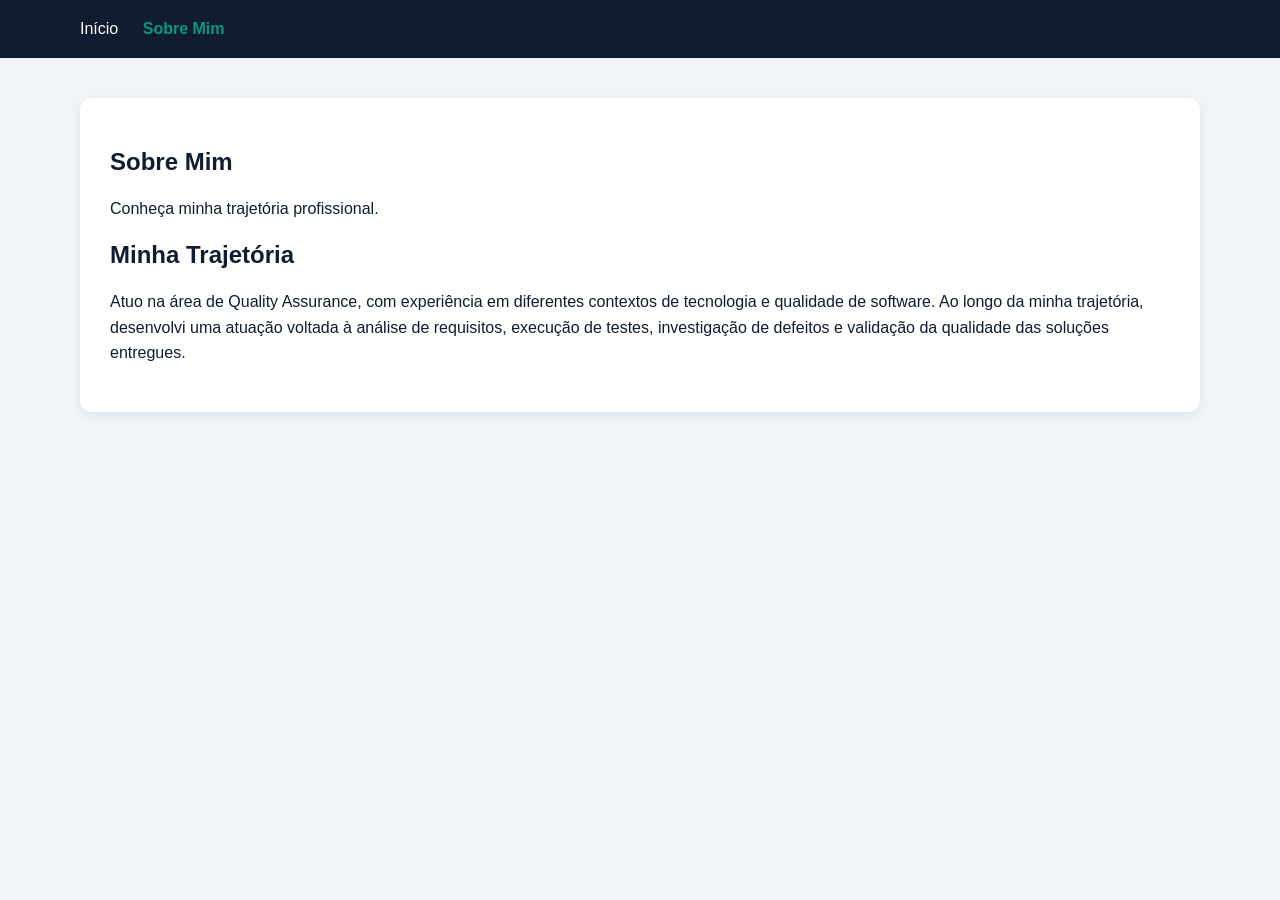
==== sobre.html @ 07f88974 "Initial commit" ====
<!DOCTYPE html>
<html lang="pt-BR">
    <head>
    <meta charset="UTF-8">
    <title>Sobre Mim | Denise Rosa</title>
    <link rel="stylesheet" href="style.css">
</head>

<body>
<nav>
    <div class="menu-conteudo">
        <a href="index.html">Início</a>
        <a href="sobre.html" class="ativo">Sobre Mim</a>
    </div>
</nav>
    
<main>
    <section class="conteudo-pagina">
        <h1>Sobre Mim</h1>
        <p>Conheça minha trajetória profissional.</p>

        <h2>Minha Trajetória</h2>

        <p>
            Atuo na área de Quality Assurance, com experiência em diferentes contextos de tecnologia e qualidade de software. Ao longo da minha trajetória, desenvolvi uma atuação voltada à análise de requisitos, execução de testes, investigação de defeitos e validação da qualidade das soluções entregues.
        </p>
    </section>
</main>
    
</html>
---- style.css ----
* {
    box-sizing: border-box;
}

body {
    background-color: #F1F5F9;
    font-family: Arial, sans-serif;
    color: #101C30;
    margin: 0;
}

nav {
    background-color: #101C30;
    padding: 20px 0;
}

nav a {
    color: #FFFFFF;
    text-decoration: none;
    margin-right: 20px;
    transition: color 0.3s ease;
}

nav a:hover {
    color: #0D9488;
}

nav a.ativo {
    color: #0D9488;
    font-weight: 600;
}

main {
    padding: 40px;
    max-width: 1200px;
    margin: 0 auto;
}

.apresentacao {
    background-color: #FFFFFF;
    padding: 30px;
    border-radius: 12px;
    box-shadow: 0 4px 12px rgba(16, 28, 48, 0.08);
}

.boas-vindas {
    color: #0D9488;
    font-size: 14px;
    font-weight: 600;
}

.apresentacao h1 {
    font-size: 40px;
    margin: 10px 0;
}

.descricao {
    margin-top: 10px;
}

.resumo {
    line-height: 1.6;
    max-width: 700px;
}

.botao {
    background-color: #0D9488;
    color: #FFFFFF;
    text-decoration: none;
    padding: 12px 24px;
    display: inline-block;
    border-radius: 8px;
    transition: background-color 0.3s ease;
    margin-top: 10px;
}

.botao:hover {
    background-color: #101C30;
}

.menu-conteudo {
    max-width: 1200px;
    margin: 0 auto;
    padding: 0 40px;
}

.conteudo-pagina {
    background-color: #FFFFFF;
    padding: 30px;
    border-radius: 12px;
    box-shadow: 0 4px 12px rgba(16, 28, 48, 0.08);
}

.conteudo-pagina p {
    line-height: 1.6;
}
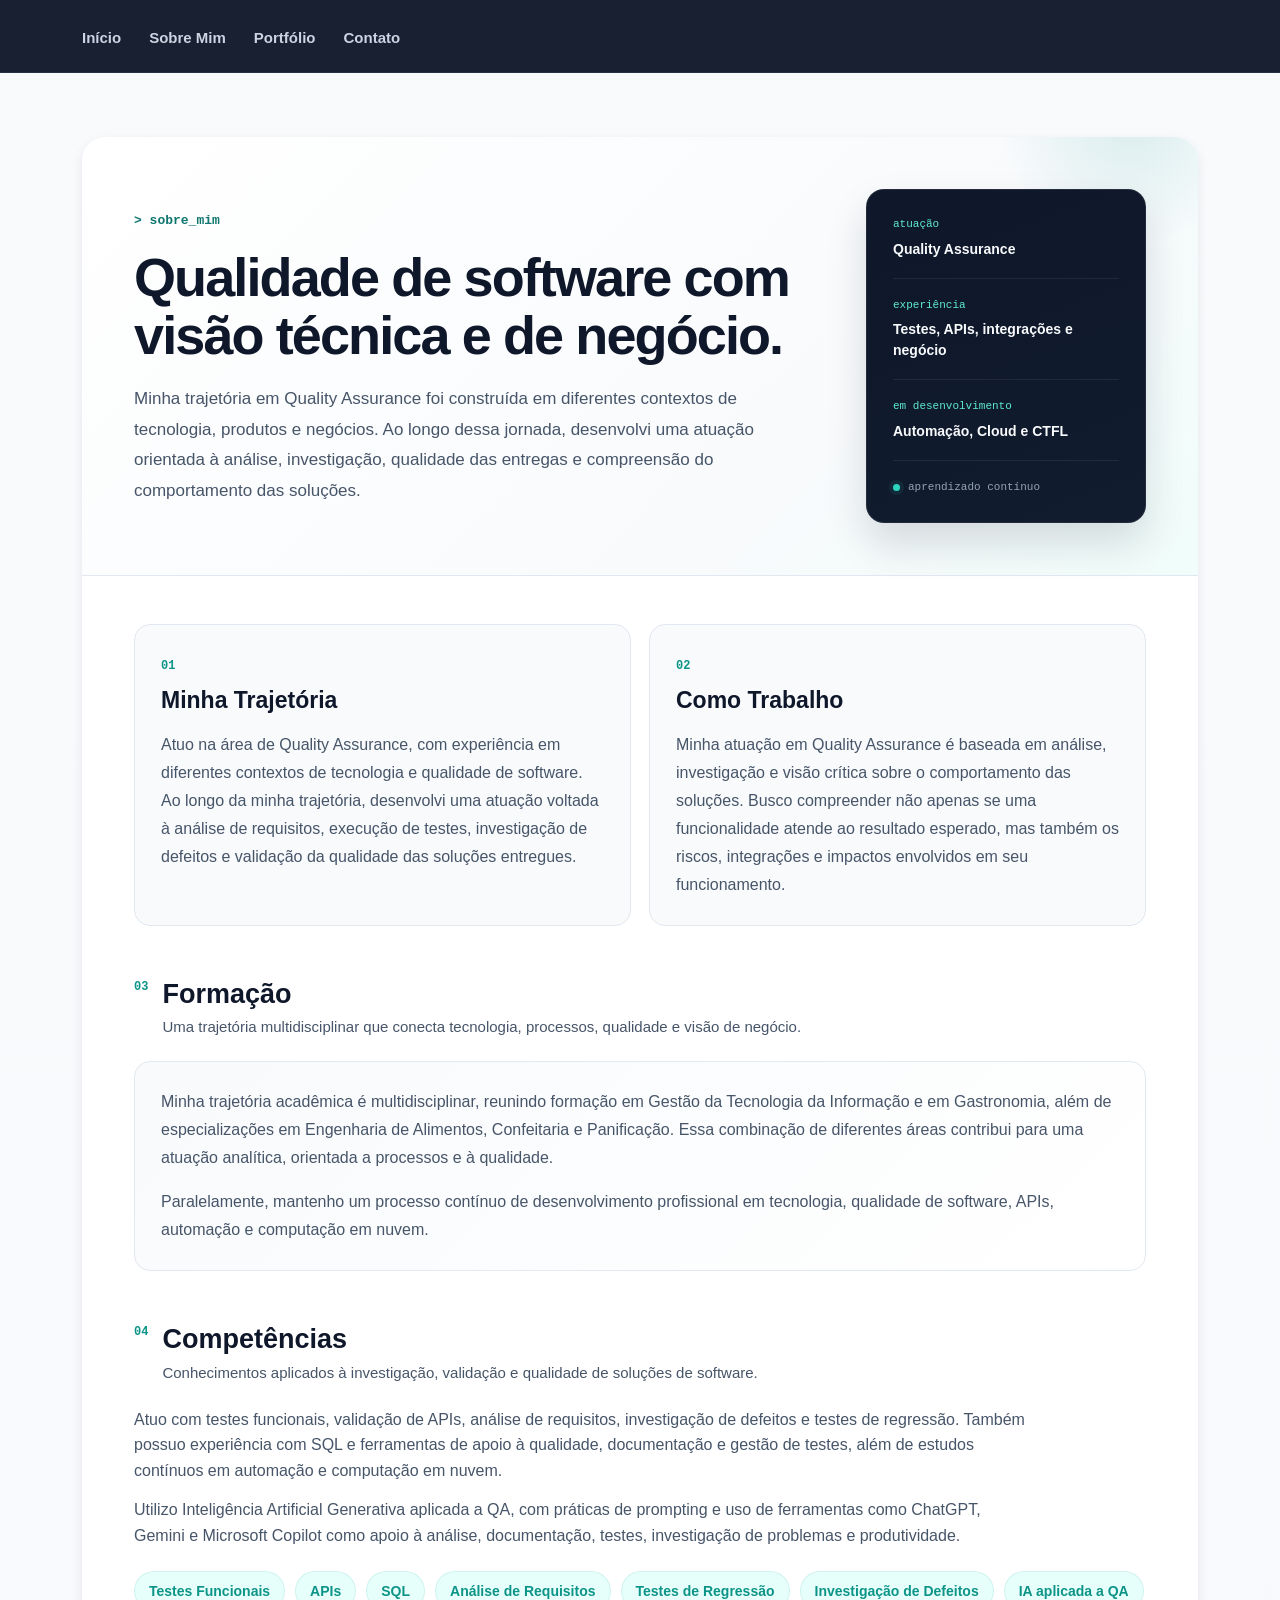
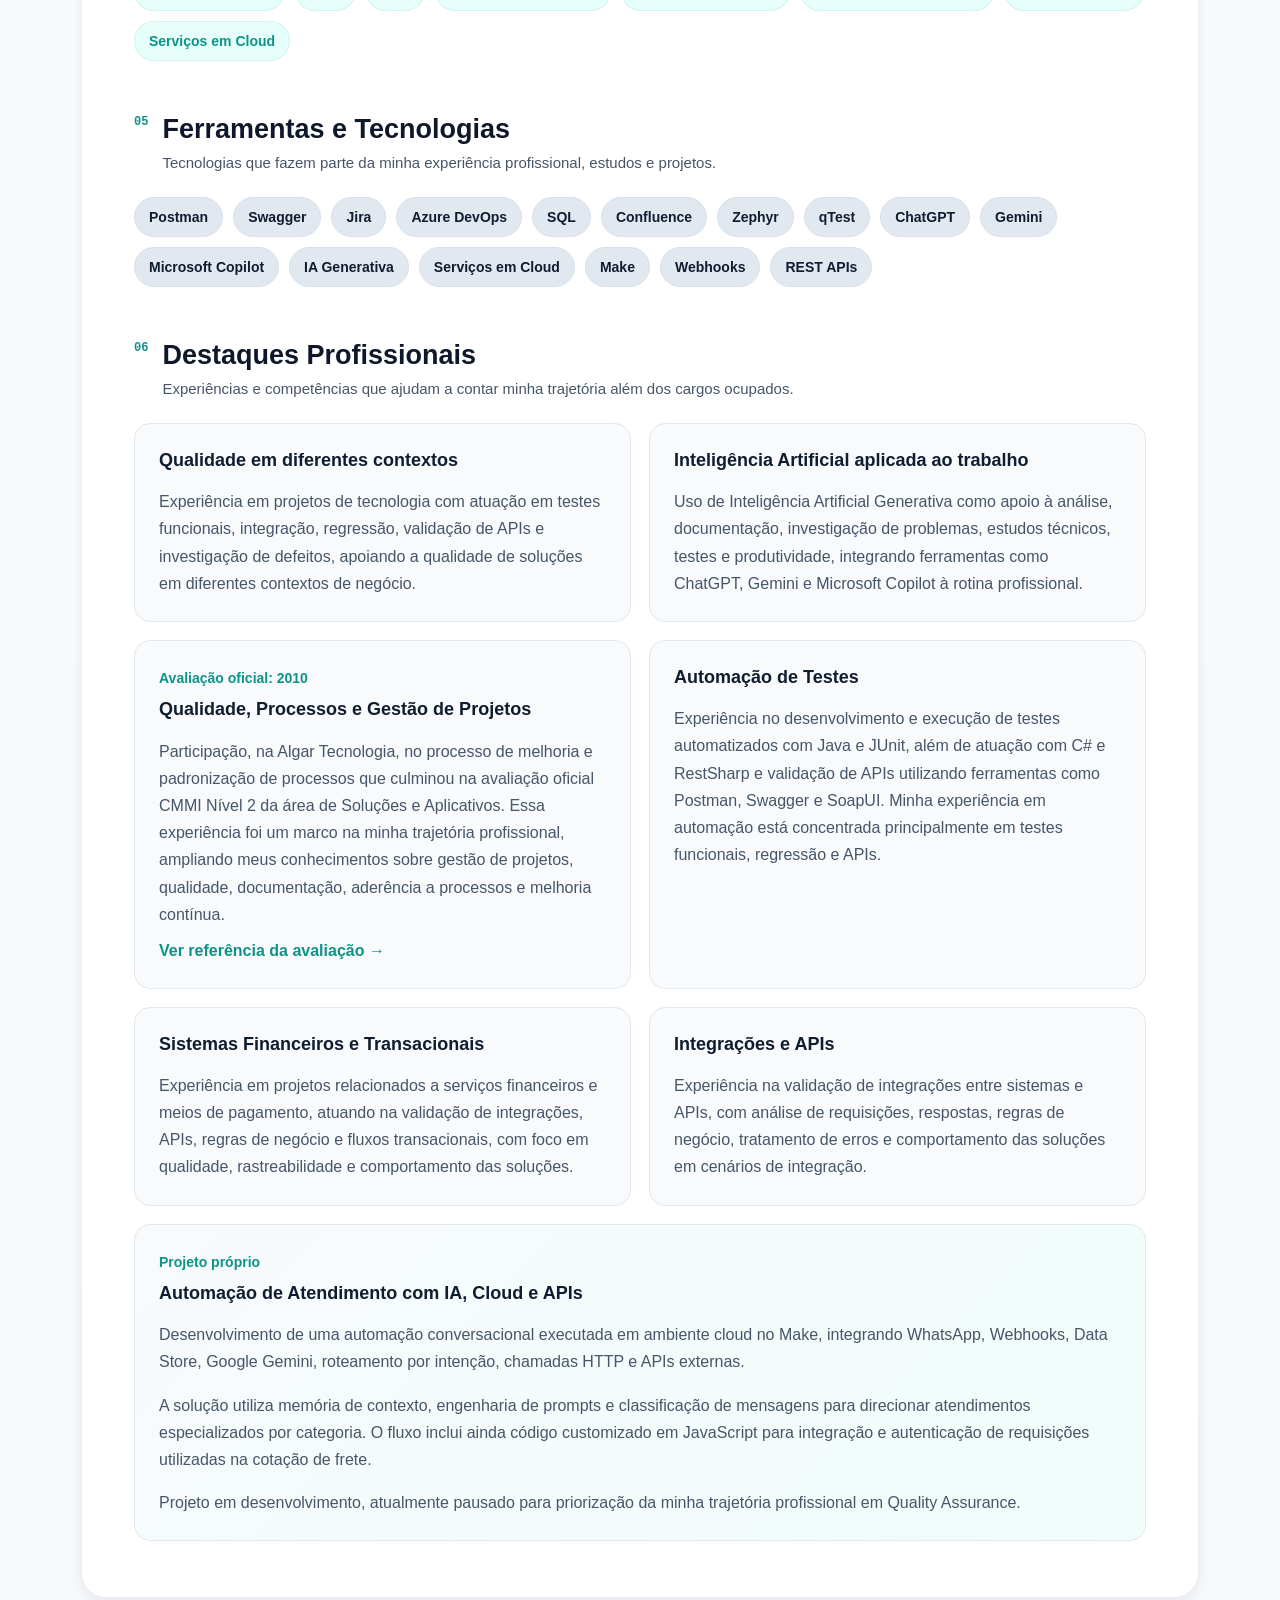
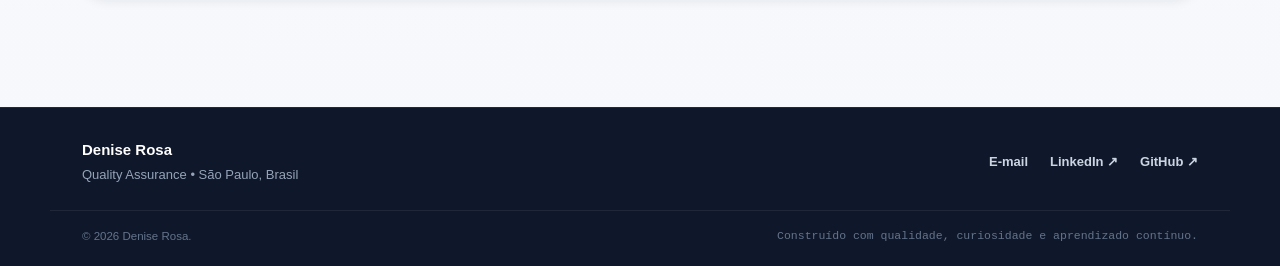
==== commit 1f5ee630: "feat: publish professional QA portfolio" ====
--- a/sobre.html
+++ b/sobre.html
@@ -1,30 +1,531 @@
 <!DOCTYPE html>
 <html lang="pt-BR">
-    <head>
+
+<head>
     <meta charset="UTF-8">
+    <meta name="viewport" content="width=device-width, initial-scale=1.0">
+
+    <meta
+    name="description"
+    content="Conheça a trajetória profissional de Denise Rosa em Quality Assurance, testes de software, APIs, automação, tecnologia e qualidade de soluções."
+    >
+
     <title>Sobre Mim | Denise Rosa</title>
+
     <link rel="stylesheet" href="style.css">
 </head>
 
 <body>
-<nav>
-    <div class="menu-conteudo">
-        <a href="index.html">Início</a>
-        <a href="sobre.html" class="ativo">Sobre Mim</a>
+
+    <nav>
+        <div class="menu-conteudo">
+            <a href="index.html">Início</a>
+            <a href="sobre.html">Sobre Mim</a>
+            <a href="portfolio.html">Portfólio</a>
+            <a href="contato.html">Contato</a>
+        </div>
+    </nav>
+
+
+    <main>
+
+        <section class="conteudo-pagina sobre-pagina">
+
+            <!-- INTRODUÇÃO -->
+            <header class="sobre-intro">
+
+                <div class="sobre-intro-texto">
+
+                    <span class="sobre-eyebrow">
+                        &gt; sobre_mim
+                    </span>
+
+                    <h1>
+                        Qualidade de software com visão técnica e de negócio.
+                    </h1>
+
+                    <p>
+                        Minha trajetória em Quality Assurance foi construída em diferentes
+                        contextos de tecnologia, produtos e negócios. Ao longo dessa jornada,
+                        desenvolvi uma atuação orientada à análise, investigação, qualidade
+                        das entregas e compreensão do comportamento das soluções.
+                    </p>
+
+                </div>
+
+
+                <aside class="sobre-painel">
+
+                    <div class="sobre-painel-item">
+                        <span class="sobre-painel-label">
+                            atuação
+                        </span>
+
+                        <strong>
+                            Quality Assurance
+                        </strong>
+                    </div>
+
+
+                    <div class="sobre-painel-item">
+                        <span class="sobre-painel-label">
+                            experiência
+                        </span>
+
+                        <strong>
+                            Testes, APIs, integrações e negócio
+                        </strong>
+                    </div>
+
+
+                    <div class="sobre-painel-item">
+                        <span class="sobre-painel-label">
+                            em desenvolvimento
+                        </span>
+
+                        <strong>
+                            Automação, Cloud e CTFL
+                        </strong>
+                    </div>
+
+
+                    <div class="sobre-painel-status">
+                        <span></span>
+                        aprendizado contínuo
+                    </div>
+
+                </aside>
+
+            </header>
+
+
+            <!-- CORPO -->
+            <div class="sobre-corpo">
+
+                <!-- TRAJETÓRIA + COMO TRABALHO -->
+                <div class="sobre-grade">
+
+                    <article class="sobre-bloco">
+
+                        <span class="sobre-numero">
+                            01
+                        </span>
+
+                        <h2>
+                            Minha Trajetória
+                        </h2>
+
+                        <p>
+                            Atuo na área de Quality Assurance, com experiência em diferentes
+                            contextos de tecnologia e qualidade de software. Ao longo da minha
+                            trajetória, desenvolvi uma atuação voltada à análise de requisitos,
+                            execução de testes, investigação de defeitos e validação da qualidade
+                            das soluções entregues.
+                        </p>
+
+                    </article>
+
+
+                    <article class="sobre-bloco">
+
+                        <span class="sobre-numero">
+                            02
+                        </span>
+
+                        <h2>
+                            Como Trabalho
+                        </h2>
+
+                        <p>
+                            Minha atuação em Quality Assurance é baseada em análise, investigação
+                            e visão crítica sobre o comportamento das soluções. Busco compreender
+                            não apenas se uma funcionalidade atende ao resultado esperado, mas
+                            também os riscos, integrações e impactos envolvidos em seu funcionamento.
+                        </p>
+
+                    </article>
+
+                </div>
+
+
+                <!-- FORMAÇÃO -->
+                <section class="secao-sobre">
+
+                    <div class="secao-sobre-cabecalho">
+
+                        <span class="sobre-numero">
+                            03
+                        </span>
+
+                        <div>
+                            <h2>
+                                Formação
+                            </h2>
+
+                            <p>
+                                Uma trajetória multidisciplinar que conecta tecnologia,
+                                processos, qualidade e visão de negócio.
+                            </p>
+                        </div>
+
+                    </div>
+
+
+                    <div class="formacao-card">
+
+                        <p>
+                            Minha trajetória acadêmica é multidisciplinar, reunindo formação
+                            em Gestão da Tecnologia da Informação e em Gastronomia, além de
+                            especializações em Engenharia de Alimentos, Confeitaria e Panificação.
+                            Essa combinação de diferentes áreas contribui para uma atuação
+                            analítica, orientada a processos e à qualidade.
+                        </p>
+
+                        <p>
+                            Paralelamente, mantenho um processo contínuo de desenvolvimento
+                            profissional em tecnologia, qualidade de software, APIs,
+                            automação e computação em nuvem.
+                        </p>
+
+                    </div>
+
+                </section>
+
+
+                <!-- COMPETÊNCIAS -->
+                <section class="secao-sobre">
+
+                    <div class="secao-sobre-cabecalho">
+
+                        <span class="sobre-numero">
+                            04
+                        </span>
+
+                        <div>
+                            <h2>
+                                Competências
+                            </h2>
+
+                            <p>
+                                Conhecimentos aplicados à investigação, validação
+                                e qualidade de soluções de software.
+                            </p>
+                        </div>
+
+                    </div>
+
+
+                    <p class="texto-secao">
+                        Atuo com testes funcionais, validação de APIs, análise de requisitos,
+                        investigação de defeitos e testes de regressão. Também possuo experiência
+                        com SQL e ferramentas de apoio à qualidade, documentação e gestão de testes,
+                        além de estudos contínuos em automação e computação em nuvem.
+                    </p>
+
+                    <p class="texto-secao">
+                        Utilizo Inteligência Artificial Generativa aplicada a QA, com práticas
+                        de prompting e uso de ferramentas como ChatGPT, Gemini e Microsoft Copilot
+                        como apoio à análise, documentação, testes, investigação de problemas
+                        e produtividade.
+                    </p>
+
+
+                    <div class="lista-competencias">
+                        <span>Testes Funcionais</span>
+                        <span>APIs</span>
+                        <span>SQL</span>
+                        <span>Análise de Requisitos</span>
+                        <span>Testes de Regressão</span>
+                        <span>Investigação de Defeitos</span>
+                        <span>IA aplicada a QA</span>
+                        <span>Serviços em Cloud</span>
+                    </div>
+
+                </section>
+
+
+                <!-- FERRAMENTAS -->
+                <section class="secao-sobre">
+
+                    <div class="secao-sobre-cabecalho">
+
+                        <span class="sobre-numero">
+                            05
+                        </span>
+
+                        <div>
+                            <h2>
+                                Ferramentas e Tecnologias
+                            </h2>
+
+                            <p>
+                                Tecnologias que fazem parte da minha experiência
+                                profissional, estudos e projetos.
+                            </p>
+                        </div>
+
+                    </div>
+
+
+                    <div class="lista-ferramentas">
+                        <span>Postman</span>
+                        <span>Swagger</span>
+                        <span>Jira</span>
+                        <span>Azure DevOps</span>
+                        <span>SQL</span>
+                        <span>Confluence</span>
+                        <span>Zephyr</span>
+                        <span>qTest</span>
+                        <span>ChatGPT</span>
+                        <span>Gemini</span>
+                        <span>Microsoft Copilot</span>
+                        <span>IA Generativa</span>
+                        <span>Serviços em Cloud</span>
+                        <span>Make</span>
+                        <span>Webhooks</span>
+                        <span>REST APIs</span>
+                    </div>
+
+                </section>
+
+
+                <!-- DESTAQUES -->
+                <section class="secao-sobre">
+
+                    <div class="secao-sobre-cabecalho">
+
+                        <span class="sobre-numero">
+                            06
+                        </span>
+
+                        <div>
+                            <h2>
+                                Destaques Profissionais
+                            </h2>
+
+                            <p>
+                                Experiências e competências que ajudam a contar
+                                minha trajetória além dos cargos ocupados.
+                            </p>
+                        </div>
+
+                    </div>
+
+
+                    <div class="destaques-profissionais">
+
+                        <div class="destaque">
+
+                            <h3>
+                                Qualidade em diferentes contextos
+                            </h3>
+
+                            <p>
+                                Experiência em projetos de tecnologia com atuação em testes
+                                funcionais, integração, regressão, validação de APIs e investigação
+                                de defeitos, apoiando a qualidade de soluções em diferentes
+                                contextos de negócio.
+                            </p>
+
+                        </div>
+
+
+                        <div class="destaque">
+
+                            <h3>
+                                Inteligência Artificial aplicada ao trabalho
+                            </h3>
+
+                            <p>
+                                Uso de Inteligência Artificial Generativa como apoio à análise,
+                                documentação, investigação de problemas, estudos técnicos, testes
+                                e produtividade, integrando ferramentas como ChatGPT, Gemini
+                                e Microsoft Copilot à rotina profissional.
+                            </p>
+
+                        </div>
+
+
+                        <div class="destaque">
+
+                            <span class="destaque-data">
+                                Avaliação oficial: 2010
+                            </span>
+
+                            <h3>
+                                Qualidade, Processos e Gestão de Projetos
+                            </h3>
+
+                            <p>
+                                Participação, na Algar Tecnologia, no processo de melhoria
+                                e padronização de processos que culminou na avaliação oficial
+                                CMMI Nível 2 da área de Soluções e Aplicativos.
+                                Essa experiência foi um marco na minha trajetória profissional,
+                                ampliando meus conhecimentos sobre gestão de projetos, qualidade,
+                                documentação, aderência a processos e melhoria contínua.
+                            </p>
+
+                            <a
+                                href="https://www.isdbrasil.com.br/imprensa.php?ID=66"
+                                target="_blank"
+                                rel="noopener noreferrer"
+                                class="link-referencia"
+                            >
+                                Ver referência da avaliação →
+                            </a>
+
+                        </div>
+
+
+                        <div class="destaque">
+
+                            <h3>
+                                Automação de Testes
+                            </h3>
+
+                            <p>
+                                Experiência no desenvolvimento e execução de testes automatizados
+                                com Java e JUnit, além de atuação com C# e RestSharp e validação
+                                de APIs utilizando ferramentas como Postman, Swagger e SoapUI.
+                                Minha experiência em automação está concentrada principalmente
+                                em testes funcionais, regressão e APIs.
+                            </p>
+
+                        </div>
+
+
+                        <div class="destaque">
+
+                            <h3>
+                                Sistemas Financeiros e Transacionais
+                            </h3>
+
+                            <p>
+                                Experiência em projetos relacionados a serviços financeiros
+                                e meios de pagamento, atuando na validação de integrações, APIs,
+                                regras de negócio e fluxos transacionais, com foco em qualidade,
+                                rastreabilidade e comportamento das soluções.
+                            </p>
+
+                        </div>
+
+
+                        <div class="destaque">
+
+                            <h3>
+                                Integrações e APIs
+                            </h3>
+
+                            <p>
+                                Experiência na validação de integrações entre sistemas e APIs,
+                                com análise de requisições, respostas, regras de negócio,
+                                tratamento de erros e comportamento das soluções em cenários
+                                de integração.
+                            </p>
+
+                        </div>
+
+
+                        <div class="destaque destaque-projeto">
+
+                            <span class="destaque-data">
+                                Projeto próprio
+                            </span>
+
+                            <h3>
+                                Automação de Atendimento com IA, Cloud e APIs
+                            </h3>
+
+                            <p>
+                                Desenvolvimento de uma automação conversacional executada
+                                em ambiente cloud no Make, integrando WhatsApp, Webhooks,
+                                Data Store, Google Gemini, roteamento por intenção,
+                                chamadas HTTP e APIs externas.
+                            </p>
+
+                            <p>
+                                A solução utiliza memória de contexto, engenharia de prompts
+                                e classificação de mensagens para direcionar atendimentos
+                                especializados por categoria. O fluxo inclui ainda código
+                                customizado em JavaScript para integração e autenticação
+                                de requisições utilizadas na cotação de frete.
+                            </p>
+
+                            <p>
+                                Projeto em desenvolvimento, atualmente pausado para priorização
+                                da minha trajetória profissional em Quality Assurance.
+                            </p>
+
+                        </div>
+
+                    </div>
+
+                </section>
+
+            </div>
+
+        </section>
+
+    </main>
+
+    <footer class="rodape">
+
+    <div class="rodape-conteudo">
+
+        <div class="rodape-identidade">
+
+            <strong>
+                Denise Rosa
+            </strong>
+
+            <span>
+                Quality Assurance • São Paulo, Brasil
+            </span>
+
+        </div>
+
+        <div class="rodape-links">
+
+            <a
+                href="mailto:nisinha.rosa@gmail.com"
+            >
+                E-mail
+            </a>
+
+            <a
+                href="https://www.linkedin.com/in/denise-ara%C3%BAjo-67ab0239/"
+                target="_blank"
+                rel="noopener noreferrer"
+            >
+                LinkedIn ↗
+            </a>
+
+            <a
+                href="https://github.com/denise-rosa"
+                target="_blank"
+                rel="noopener noreferrer"
+            >
+                GitHub ↗
+            </a>
+
+        </div>
+
     </div>
-</nav>
-    
-<main>
-    <section class="conteudo-pagina">
-        <h1>Sobre Mim</h1>
-        <p>Conheça minha trajetória profissional.</p>
-
-        <h2>Minha Trajetória</h2>
-
-        <p>
-            Atuo na área de Quality Assurance, com experiência em diferentes contextos de tecnologia e qualidade de software. Ao longo da minha trajetória, desenvolvi uma atuação voltada à análise de requisitos, execução de testes, investigação de defeitos e validação da qualidade das soluções entregues.
-        </p>
-    </section>
-</main>
-    
+
+    <div class="rodape-base">
+
+        <span>
+            © 2026 Denise Rosa.
+        </span>
+
+        <span class="rodape-detalhe">
+            Construído com qualidade, curiosidade e aprendizado contínuo.
+        </span>
+
+    </div>
+
+</footer>
+
+</body>
+
 </html>
--- a/style.css
+++ b/style.css
@@ -1,96 +1,3266 @@
+:root {
+    --cor-fundo: #F6F8FB;
+    --cor-superficie: #FFFFFF;
+
+    --cor-texto: #0F172A;
+    --cor-texto-suave: #475569;
+
+    --cor-primaria: #0D9488;
+    --cor-primaria-escura: #0F766E;
+    --cor-primaria-clara: #F0FDFA;
+
+    --cor-nav: #0F172A;
+    --cor-borda: #E2E8F0;
+
+    --sombra:
+        0 18px 45px rgba(15, 23, 42, 0.08);
+
+    --raio: 20px;
+
+    --largura-site: 1180px;
+}
+
+
+/* =========================
+   RESET
+========================= */
+
 * {
     box-sizing: border-box;
 }
 
+
+html {
+    scroll-behavior: smooth;
+}
+
+
 body {
-    background-color: #F1F5F9;
-    font-family: Arial, sans-serif;
-    color: #101C30;
     margin: 0;
-}
+
+    background:
+        linear-gradient(
+            180deg,
+            #F8FAFC 0%,
+            var(--cor-fundo) 100%
+        );
+
+    color: var(--cor-texto);
+
+    font-family:
+        -apple-system,
+        BlinkMacSystemFont,
+        "Segoe UI",
+        Roboto,
+        Helvetica,
+        Arial,
+        sans-serif;
+
+    line-height: 1.6;
+}
+
+
+/* =========================
+   NAVEGAÇÃO
+========================= */
 
 nav {
-    background-color: #101C30;
-    padding: 20px 0;
-}
+    position: sticky;
+
+    top: 0;
+
+    z-index: 100;
+
+    background-color:
+        rgba(15, 23, 42, 0.96);
+
+    border-bottom:
+        1px solid rgba(255, 255, 255, 0.08);
+
+    backdrop-filter: blur(12px);
+}
+
+
+.menu-conteudo {
+    max-width: var(--largura-site);
+
+    min-height: 72px;
+
+    margin: 0 auto;
+
+    padding: 0 32px;
+
+    display: flex;
+
+    align-items: center;
+
+    gap: 28px;
+}
+
 
 nav a {
+    position: relative;
+
+    color: #CBD5E1;
+
+    text-decoration: none;
+
+    margin: 0;
+
+    padding: 24px 0 21px;
+
+    font-size: 15px;
+
+    font-weight: 600;
+
+    transition:
+        color 0.25s ease,
+        transform 0.25s ease;
+}
+
+
+nav a:hover {
     color: #FFFFFF;
+
+    transform: translateY(-1px);
+}
+
+
+nav a.ativo {
+    color: #FFFFFF;
+}
+
+
+nav a.ativo::after {
+    content: "";
+
+    position: absolute;
+
+    left: 0;
+
+    right: 0;
+
+    bottom: 14px;
+
+    height: 3px;
+
+    border-radius: 999px;
+
+    background-color:
+        var(--cor-primaria);
+}
+
+
+/* =========================
+   ESTRUTURA PRINCIPAL
+========================= */
+
+main {
+    max-width: var(--largura-site);
+
+    margin: 0 auto;
+
+    padding: 64px 32px 80px;
+}
+
+
+/* =========================
+   HOME / APRESENTAÇÃO
+========================= */
+
+.apresentacao {
+    position: relative;
+
+    overflow: hidden;
+
+    background-color:
+        var(--cor-superficie);
+
+    padding: 56px;
+
+    border:
+        1px solid var(--cor-borda);
+
+    border-radius: 24px;
+
+    box-shadow:
+        var(--sombra);
+}
+
+
+/* efeito decorativo superior */
+
+.apresentacao::before {
+    content: "";
+
+    position: absolute;
+
+    width: 320px;
+
+    height: 320px;
+
+    top: -150px;
+
+    right: -110px;
+
+    border-radius: 50%;
+
+    background:
+        radial-gradient(
+            circle,
+            rgba(13, 148, 136, 0.16) 0%,
+            rgba(13, 148, 136, 0) 70%
+        );
+
+    pointer-events: none;
+}
+
+
+/* pequeno efeito decorativo inferior */
+
+.apresentacao::after {
+    content: "";
+
+    position: absolute;
+
+    width: 220px;
+
+    height: 220px;
+
+    bottom: -150px;
+
+    left: 35%;
+
+    border-radius: 50%;
+
+    background:
+        radial-gradient(
+            circle,
+            rgba(13, 148, 136, 0.08) 0%,
+            rgba(13, 148, 136, 0) 72%
+        );
+
+    pointer-events: none;
+}
+
+
+/* =========================
+   GRID DA HOME
+========================= */
+
+.apresentacao-conteudo {
+    position: relative;
+
+    z-index: 1;
+
+    display: grid;
+
+    grid-template-columns:
+        minmax(0, 1.35fr)
+        minmax(300px, 0.65fr);
+
+    align-items: center;
+
+    gap: 64px;
+}
+
+
+.apresentacao-texto {
+    min-width: 0;
+}
+
+
+/* =========================
+   BOAS-VINDAS
+========================= */
+
+.boas-vindas {
+    display: inline-block;
+
+    margin: 0;
+
+    color:
+        var(--cor-primaria-escura);
+
+    background-color:
+        var(--cor-primaria-clara);
+
+    padding: 7px 13px;
+
+    border-radius: 999px;
+
+    font-size: 13px;
+
+    font-weight: 700;
+}
+
+
+/* =========================
+   TÍTULO PRINCIPAL
+========================= */
+
+.apresentacao h1 {
+    max-width: 800px;
+
+    margin: 18px 0 14px;
+
+    font-size:
+        clamp(48px, 6vw, 72px);
+
+    line-height: 1;
+
+    letter-spacing: -0.04em;
+}
+
+
+/* =========================
+   DESCRIÇÃO PROFISSIONAL
+========================= */
+
+.descricao {
+    margin: 0 0 18px;
+
+    color:
+        var(--cor-texto-suave);
+
+    font-size: 19px;
+
+    font-weight: 600;
+}
+
+
+/* =========================
+   EFEITO DE DIGITAÇÃO
+========================= */
+
+.descricao-digitando {
+    display: inline-block;
+
+    overflow: hidden;
+
+    white-space: nowrap;
+
+    width: 0;
+
+    max-width: 100%;
+
+    border-right:
+        2px solid var(--cor-primaria);
+
+    animation:
+        digitando 7s steps(53, end) infinite,
+        cursor-piscando 0.75s step-end infinite;
+}
+
+
+@keyframes digitando {
+
+    0% {
+        width: 0;
+    }
+
+    45% {
+        width: 45ch;
+    }
+
+    70% {
+        width: 45ch;
+    }
+
+    100% {
+        width: 0;
+    }
+}
+
+
+@keyframes cursor-piscando {
+
+    50% {
+        border-color: transparent;
+    }
+}
+
+
+/* =========================
+   RESUMO
+========================= */
+
+.resumo {
+    max-width: 720px;
+
+    margin-top: 12px;
+
+    margin-bottom: 0;
+
+    color:
+        var(--cor-texto-suave);
+
+    font-size: 16.5px;
+
+    line-height: 1.8;
+}
+
+
+/* =========================
+   AÇÕES DA HOME
+========================= */
+
+.acoes-home {
+    display: flex;
+
+    align-items: center;
+
+    flex-wrap: wrap;
+
+    gap: 22px;
+
+    margin-top: 30px;
+}
+
+
+/* =========================
+   BOTÃO PRINCIPAL
+========================= */
+
+.botao {
+    display: inline-flex;
+
+    align-items: center;
+
+    justify-content: center;
+
+    padding: 13px 24px;
+
+    background-color:
+        var(--cor-primaria);
+
+    color: #FFFFFF;
+
+    border-radius: 999px;
+
     text-decoration: none;
-    margin-right: 20px;
-    transition: color 0.3s ease;
-}
-
-nav a:hover {
-    color: #0D9488;
-}
-
-nav a.ativo {
-    color: #0D9488;
+
+    font-weight: 700;
+
+    box-shadow:
+        0 8px 20px
+        rgba(13, 148, 136, 0.18);
+
+    transition:
+        background-color 0.25s ease,
+        transform 0.25s ease,
+        box-shadow 0.25s ease;
+}
+
+
+.botao:hover {
+    background-color:
+        var(--cor-primaria-escura);
+
+    transform:
+        translateY(-2px);
+
+    box-shadow:
+        0 12px 24px
+        rgba(13, 148, 136, 0.24);
+}
+
+
+/* =========================
+   BOTÃO SECUNDÁRIO
+========================= */
+
+.botao-secundario {
+    display: inline-flex;
+
+    align-items: center;
+
+    gap: 7px;
+
+    color:
+        var(--cor-primaria-escura);
+
+    text-decoration: none;
+
+    font-weight: 700;
+
+    transition:
+        color 0.25s ease,
+        gap 0.25s ease;
+}
+
+
+.botao-secundario:hover {
+    color:
+        var(--cor-primaria);
+
+    gap: 11px;
+}
+
+
+/* =========================
+   PAINEL TECH
+========================= */
+
+.painel-tech {
+    position: relative;
+
+    overflow: hidden;
+
+    background:
+        linear-gradient(
+            160deg,
+            #0F172A 0%,
+            #111C2F 100%
+        );
+
+    color: #E2E8F0;
+
+    border:
+        1px solid rgba(255, 255, 255, 0.08);
+
+    border-radius: 18px;
+
+    box-shadow:
+        0 22px 45px
+        rgba(15, 23, 42, 0.18);
+
+    transform:
+        translateY(3px);
+}
+
+
+/* brilho sutil no painel */
+
+.painel-tech::before {
+    content: "";
+
+    position: absolute;
+
+    width: 180px;
+
+    height: 180px;
+
+    top: -90px;
+
+    right: -70px;
+
+    border-radius: 50%;
+
+    background:
+        radial-gradient(
+            circle,
+            rgba(45, 212, 191, 0.18) 0%,
+            rgba(45, 212, 191, 0) 70%
+        );
+
+    pointer-events: none;
+}
+
+
+/* =========================
+   TOPO DO PAINEL
+========================= */
+
+.painel-topo {
+    display: flex;
+
+    align-items: center;
+
+    justify-content: space-between;
+
+    padding: 13px 16px;
+
+    border-bottom:
+        1px solid rgba(255, 255, 255, 0.08);
+
+    background:
+        rgba(255, 255, 255, 0.025);
+}
+
+
+.painel-pontos {
+    display: flex;
+
+    gap: 6px;
+}
+
+
+.painel-pontos span {
+    width: 8px;
+
+    height: 8px;
+
+    border-radius: 50%;
+
+    background:
+        #64748B;
+}
+
+
+.painel-pontos span:nth-child(2) {
+    opacity: 0.7;
+}
+
+
+.painel-pontos span:nth-child(3) {
+    opacity: 0.45;
+}
+
+
+.painel-arquivo {
+    color: #94A3B8;
+
+    font-family:
+        "SFMono-Regular",
+        Consolas,
+        "Liberation Mono",
+        monospace;
+
+    font-size: 11px;
+}
+
+
+/* =========================
+   CONTEÚDO DO PAINEL
+========================= */
+
+.painel-conteudo {
+    position: relative;
+
+    z-index: 1;
+
+    padding: 24px;
+}
+
+
+.painel-bloco {
+    margin-bottom: 25px;
+}
+
+
+.painel-bloco:last-of-type {
+    margin-bottom: 20px;
+}
+
+
+.painel-comando {
+    display: block;
+
+    margin-bottom: 7px;
+
+    color: #5EEAD4;
+
+    font-family:
+        "SFMono-Regular",
+        Consolas,
+        "Liberation Mono",
+        monospace;
+
+    font-size: 12px;
+
+    letter-spacing: 0.02em;
+}
+
+
+.painel-bloco strong {
+    display: block;
+
+    color: #F8FAFC;
+
+    font-size: 18px;
+
+    font-weight: 700;
+}
+
+
+/* =========================
+   TAGS DO PAINEL
+========================= */
+
+.painel-tags {
+    display: flex;
+
+    flex-wrap: wrap;
+
+    gap: 7px;
+
+    margin-top: 8px;
+}
+
+
+.painel-tags span {
+    display: inline-flex;
+
+    padding: 5px 9px;
+
+    border:
+        1px solid
+        rgba(94, 234, 212, 0.15);
+
+    border-radius: 7px;
+
+    background:
+        rgba(13, 148, 136, 0.09);
+
+    color: #CBD5E1;
+
+    font-size: 11.5px;
+
     font-weight: 600;
 }
 
-main {
-    padding: 40px;
-    max-width: 1200px;
-    margin: 0 auto;
-}
-
-.apresentacao {
-    background-color: #FFFFFF;
-    padding: 30px;
-    border-radius: 12px;
-    box-shadow: 0 4px 12px rgba(16, 28, 48, 0.08);
-}
-
-.boas-vindas {
-    color: #0D9488;
-    font-size: 14px;
-    font-weight: 600;
-}
-
-.apresentacao h1 {
-    font-size: 40px;
-    margin: 10px 0;
-}
-
-.descricao {
-    margin-top: 10px;
-}
-
-.resumo {
-    line-height: 1.6;
-    max-width: 700px;
-}
-
-.botao {
-    background-color: #0D9488;
-    color: #FFFFFF;
-    text-decoration: none;
-    padding: 12px 24px;
-    display: inline-block;
-    border-radius: 8px;
-    transition: background-color 0.3s ease;
-    margin-top: 10px;
-}
-
-.botao:hover {
-    background-color: #101C30;
-}
-
-.menu-conteudo {
-    max-width: 1200px;
-    margin: 0 auto;
-    padding: 0 40px;
-}
+
+.painel-tags-evolucao span {
+    border-color:
+        rgba(148, 163, 184, 0.14);
+
+    background:
+        rgba(148, 163, 184, 0.07);
+
+    color: #CBD5E1;
+}
+
+
+/* =========================
+   STATUS DO PAINEL
+========================= */
+
+.painel-status {
+    display: flex;
+
+    align-items: center;
+
+    gap: 7px;
+
+    margin-top: 4px;
+
+    padding-top: 16px;
+
+    border-top:
+        1px solid rgba(255, 255, 255, 0.07);
+
+    color: #94A3B8;
+
+    font-family:
+        "SFMono-Regular",
+        Consolas,
+        "Liberation Mono",
+        monospace;
+
+    font-size: 11px;
+}
+
+
+.status-indicador {
+    width: 7px;
+
+    height: 7px;
+
+    border-radius: 50%;
+
+    background-color:
+        #2DD4BF;
+
+    box-shadow:
+        0 0 0 4px
+        rgba(45, 212, 191, 0.08);
+}
+
+
+.cursor-terminal {
+    color: #5EEAD4;
+
+    animation:
+        cursor-terminal-piscando
+        0.9s step-end infinite;
+}
+
+
+@keyframes cursor-terminal-piscando {
+
+    50% {
+        opacity: 0;
+    }
+}
+
+
+/* =========================
+   PÁGINAS INTERNAS
+========================= */
 
 .conteudo-pagina {
     background-color: #FFFFFF;
+
     padding: 30px;
+
     border-radius: 12px;
-    box-shadow: 0 4px 12px rgba(16, 28, 48, 0.08);
-}
+
+    box-shadow:
+        0 4px 12px
+        rgba(16, 28, 48, 0.08);
+}
+
 
 .conteudo-pagina p {
     line-height: 1.6;
+}
+
+
+/* =========================
+   COMPETÊNCIAS
+========================= */
+
+.lista-competencias {
+    display: flex;
+
+    flex-wrap: wrap;
+
+    gap: 10px;
+
+    margin-top: 15px;
+}
+
+
+.lista-competencias span {
+    background-color: #E6FFFB;
+
+    color: #0D9488;
+
+    padding: 8px 14px;
+
+    border-radius: 20px;
+
+    font-size: 14px;
+
+    font-weight: 600;
+}
+
+
+/* =========================
+   FERRAMENTAS
+========================= */
+
+.lista-ferramentas {
+    display: flex;
+
+    flex-wrap: wrap;
+
+    gap: 10px;
+
+    margin-top: 15px;
+}
+
+
+.lista-ferramentas span {
+    background-color: #E2E8F0;
+
+    color: #101C30;
+
+    padding: 8px 14px;
+
+    border-radius: 20px;
+
+    font-size: 14px;
+
+    font-weight: 600;
+}
+
+
+/* =========================
+   DESTAQUES PROFISSIONAIS
+========================= */
+
+.destaques-profissionais {
+    display: grid;
+
+    grid-template-columns:
+        repeat(2, 1fr);
+
+    gap: 16px;
+
+    margin-top: 15px;
+}
+
+
+.destaque {
+    background-color: #F8FAFC;
+
+    border: 1px solid #E2E8F0;
+
+    border-radius: 12px;
+
+    padding: 20px;
+}
+
+
+.destaque h3 {
+    margin-top: 0;
+
+    color: #101C30;
+}
+
+
+.destaque p {
+    margin-bottom: 0;
+
+    line-height: 1.6;
+}
+
+
+.destaque-data {
+    display: inline-block;
+
+    color: #0D9488;
+
+    font-size: 14px;
+
+    font-weight: 600;
+
+    margin-bottom: 8px;
+}
+
+
+.link-referencia {
+    display: inline-block;
+
+    margin-top: 10px;
+
+    color: #0D9488;
+
+    font-weight: 600;
+
+    text-decoration: none;
+}
+
+
+.link-referencia:hover {
+    text-decoration: underline;
+}
+
+
+/* =========================
+   PROJETOS
+========================= */
+
+.projeto {
+    margin-top: 30px;
+}
+
+
+.projeto-tecnologias {
+    display: flex;
+
+    flex-wrap: wrap;
+
+    gap: 10px;
+
+    margin-top: 15px;
+}
+
+
+.projeto-tecnologias span {
+    background-color: #E6FFFB;
+
+    color: #0D9488;
+
+    padding: 8px 14px;
+
+    border-radius: 20px;
+
+    font-size: 14px;
+
+    font-weight: 600;
+}
+
+
+.projeto-detalhes {
+    margin-top: 25px;
+}
+
+
+.projeto-detalhes h3 {
+    margin-top: 20px;
+
+    margin-bottom: 8px;
+
+    color: #101C30;
+}
+
+
+.projeto-detalhes p {
+    margin-top: 0;
+
+    line-height: 1.6;
+}
+
+
+.projeto-lista {
+    margin-top: 10px;
+
+    padding-left: 22px;
+
+    line-height: 1.7;
+}
+
+
+.projeto-lista li {
+    margin-bottom: 6px;
+}
+
+
+.projeto-lista li::marker {
+    color: #0D9488;
+}
+
+
+/* =========================
+   EVIDÊNCIAS
+========================= */
+
+.projeto-evidencias {
+    width: 100%;
+}
+
+
+.evidencia {
+    margin: 20px 0 0;
+}
+
+
+.evidencia img {
+    display: block;
+
+    width: 100%;
+
+    max-width: 900px;
+
+    height: auto;
+
+    margin: 0 auto;
+
+    border-radius: 12px;
+}
+
+
+/* =========================
+   RESPONSIVIDADE
+========================= */
+
+@media (max-width: 980px) {
+
+    .apresentacao-conteudo {
+        grid-template-columns: 1fr;
+
+        gap: 42px;
+    }
+
+
+    .painel-tech {
+        max-width: 620px;
+    }
+}
+
+
+@media (max-width: 700px) {
+
+    .menu-conteudo {
+        min-height: 64px;
+
+        padding: 0 20px;
+
+        gap: 20px;
+    }
+
+
+    nav a {
+        padding: 21px 0 18px;
+
+        font-size: 14px;
+    }
+
+
+    nav a.ativo::after {
+        bottom: 11px;
+    }
+
+
+    main {
+        padding: 32px 16px 56px;
+    }
+
+
+    .apresentacao {
+        padding: 32px 26px;
+
+        border-radius: 18px;
+    }
+
+
+    .apresentacao-conteudo {
+        gap: 34px;
+    }
+
+
+    .apresentacao h1 {
+        font-size:
+            clamp(40px, 13vw, 56px);
+    }
+
+
+    .descricao {
+        font-size: 18px;
+    }
+
+
+    .descricao-digitando {
+        white-space: normal;
+
+        width: auto;
+
+        border-right: none;
+
+        animation: none;
+    }
+
+
+    .resumo {
+        font-size: 16px;
+    }
+
+
+    .acoes-home {
+        align-items: flex-start;
+
+        gap: 18px;
+    }
+
+
+    .painel-conteudo {
+        padding: 21px;
+    }
+}
+
+
+@media (max-width: 600px) {
+
+    .destaques-profissionais {
+        grid-template-columns: 1fr;
+    }
+}
+
+
+@media (max-width: 480px) {
+
+    .acoes-home {
+        flex-direction: column;
+
+        align-items: flex-start;
+    }
+
+
+    .botao {
+        width: 100%;
+    }
+
+
+    .painel-tags span {
+        font-size: 11px;
+    }
+}
+
+/* =========================
+   SOBRE MIM
+========================= */
+
+.sobre-pagina {
+    overflow: hidden;
+
+    padding: 0;
+
+    border-radius: 24px;
+}
+
+
+/* =========================
+   INTRO SOBRE MIM
+========================= */
+
+.sobre-intro {
+    position: relative;
+
+    display: grid;
+
+    grid-template-columns:
+        minmax(0, 1.45fr)
+        minmax(280px, 0.55fr);
+
+    align-items: center;
+
+    gap: 56px;
+
+    padding: 52px;
+
+    background:
+        linear-gradient(
+            135deg,
+            #FFFFFF 0%,
+            #F8FAFC 68%,
+            #F0FDFA 100%
+        );
+
+    border-bottom:
+        1px solid var(--cor-borda);
+}
+
+
+.sobre-intro::before {
+    content: "";
+
+    position: absolute;
+
+    width: 260px;
+    height: 260px;
+
+    top: -150px;
+    right: -60px;
+
+    border-radius: 50%;
+
+    background:
+        radial-gradient(
+            circle,
+            rgba(13, 148, 136, 0.13) 0%,
+            rgba(13, 148, 136, 0) 70%
+        );
+
+    pointer-events: none;
+}
+
+
+.sobre-intro-texto {
+    position: relative;
+
+    z-index: 1;
+}
+
+
+.sobre-eyebrow {
+    display: inline-block;
+
+    margin-bottom: 16px;
+
+    color:
+        var(--cor-primaria-escura);
+
+    font-family:
+        "SFMono-Regular",
+        Consolas,
+        "Liberation Mono",
+        monospace;
+
+    font-size: 13px;
+
+    font-weight: 700;
+}
+
+
+.sobre-intro h1 {
+    max-width: 690px;
+
+    margin: 0 0 20px;
+
+    color:
+        var(--cor-texto);
+
+    font-size:
+        clamp(36px, 5vw, 54px);
+
+    line-height: 1.08;
+
+    letter-spacing: -0.035em;
+}
+
+
+.sobre-intro-texto p {
+    max-width: 700px;
+
+    margin: 0;
+
+    color:
+        var(--cor-texto-suave);
+
+    font-size: 17px;
+
+    line-height: 1.8;
+}
+
+
+/* =========================
+   PAINEL DO SOBRE
+========================= */
+
+.sobre-painel {
+    position: relative;
+
+    z-index: 1;
+
+    padding: 26px;
+
+    background:
+        linear-gradient(
+            160deg,
+            #0F172A 0%,
+            #111C2F 100%
+        );
+
+    border:
+        1px solid rgba(255, 255, 255, 0.08);
+
+    border-radius: 18px;
+
+    box-shadow:
+        0 20px 40px
+        rgba(15, 23, 42, 0.14);
+}
+
+
+.sobre-painel-item {
+    padding: 0 0 18px;
+
+    margin-bottom: 18px;
+
+    border-bottom:
+        1px solid rgba(255, 255, 255, 0.07);
+}
+
+
+.sobre-painel-label {
+    display: block;
+
+    margin-bottom: 5px;
+
+    color: #5EEAD4;
+
+    font-family:
+        "SFMono-Regular",
+        Consolas,
+        "Liberation Mono",
+        monospace;
+
+    font-size: 11px;
+}
+
+
+.sobre-painel-item strong {
+    display: block;
+
+    color: #F8FAFC;
+
+    font-size: 14px;
+
+    line-height: 1.5;
+}
+
+
+.sobre-painel-status {
+    display: flex;
+
+    align-items: center;
+
+    gap: 8px;
+
+    color: #94A3B8;
+
+    font-family:
+        "SFMono-Regular",
+        Consolas,
+        "Liberation Mono",
+        monospace;
+
+    font-size: 11px;
+}
+
+
+.sobre-painel-status span {
+    width: 7px;
+
+    height: 7px;
+
+    border-radius: 50%;
+
+    background-color: #2DD4BF;
+
+    box-shadow:
+        0 0 0 4px
+        rgba(45, 212, 191, 0.08);
+}
+
+
+/* =========================
+   CORPO SOBRE MIM
+========================= */
+
+.sobre-corpo {
+    padding: 48px 52px 56px;
+}
+
+
+/* =========================
+   PRIMEIROS BLOCOS
+========================= */
+
+.sobre-grade {
+    display: grid;
+
+    grid-template-columns:
+        repeat(2, minmax(0, 1fr));
+
+    gap: 18px;
+}
+
+
+.sobre-bloco {
+    padding: 26px;
+
+    background-color: #F8FAFC;
+
+    border:
+        1px solid var(--cor-borda);
+
+    border-radius: 16px;
+
+    transition:
+        transform 0.25s ease,
+        box-shadow 0.25s ease,
+        border-color 0.25s ease;
+}
+
+
+.sobre-bloco:hover {
+    transform:
+        translateY(-3px);
+
+    border-color:
+        rgba(13, 148, 136, 0.25);
+
+    box-shadow:
+        0 12px 30px
+        rgba(15, 23, 42, 0.06);
+}
+
+
+.sobre-bloco h2 {
+    margin: 5px 0 12px;
+
+    color:
+        var(--cor-texto);
+
+    font-size: 23px;
+}
+
+
+.sobre-bloco p {
+    margin: 0;
+
+    color:
+        var(--cor-texto-suave);
+
+    line-height: 1.75;
+}
+
+
+/* =========================
+   NÚMEROS DAS SEÇÕES
+========================= */
+
+.sobre-numero {
+    display: inline-block;
+
+    color:
+        var(--cor-primaria);
+
+    font-family:
+        "SFMono-Regular",
+        Consolas,
+        "Liberation Mono",
+        monospace;
+
+    font-size: 12px;
+
+    font-weight: 700;
+}
+
+
+/* =========================
+   SEÇÕES
+========================= */
+
+.secao-sobre {
+    margin-top: 52px;
+}
+
+
+.secao-sobre-cabecalho {
+    display: flex;
+
+    align-items: flex-start;
+
+    gap: 14px;
+
+    margin-bottom: 22px;
+}
+
+
+.secao-sobre-cabecalho h2 {
+    margin: 0 0 5px;
+
+    color:
+        var(--cor-texto);
+
+    font-size: 27px;
+
+    line-height: 1.2;
+}
+
+
+.secao-sobre-cabecalho p {
+    margin: 0;
+
+    color:
+        var(--cor-texto-suave);
+
+    font-size: 15px;
+}
+
+
+/* =========================
+   FORMAÇÃO
+========================= */
+
+.formacao-card {
+    padding: 26px;
+
+    background:
+        linear-gradient(
+            135deg,
+            #F8FAFC 0%,
+            #FFFFFF 100%
+        );
+
+    border:
+        1px solid var(--cor-borda);
+
+    border-radius: 16px;
+}
+
+
+.formacao-card p {
+    margin-top: 0;
+
+    color:
+        var(--cor-texto-suave);
+
+    line-height: 1.75;
+}
+
+
+.formacao-card p:last-child {
+    margin-bottom: 0;
+}
+
+
+/* =========================
+   TEXTOS DAS SEÇÕES
+========================= */
+
+.texto-secao {
+    max-width: 900px;
+
+    margin: 0 0 14px;
+
+    color:
+        var(--cor-texto-suave);
+
+    line-height: 1.75;
+}
+
+
+/* =========================
+   COMPETÊNCIAS
+========================= */
+
+.sobre-pagina .lista-competencias {
+    margin-top: 22px;
+}
+
+
+.sobre-pagina .lista-competencias span {
+    border:
+        1px solid
+        rgba(13, 148, 136, 0.10);
+
+    transition:
+        transform 0.2s ease,
+        background-color 0.2s ease;
+}
+
+
+.sobre-pagina .lista-competencias span:hover {
+    transform:
+        translateY(-2px);
+
+    background-color:
+        #CCFBF1;
+}
+
+
+/* =========================
+   FERRAMENTAS
+========================= */
+
+.sobre-pagina .lista-ferramentas {
+    margin-top: 8px;
+}
+
+
+.sobre-pagina .lista-ferramentas span {
+    border:
+        1px solid #D8E0EA;
+
+    transition:
+        transform 0.2s ease,
+        background-color 0.2s ease;
+}
+
+
+.sobre-pagina .lista-ferramentas span:hover {
+    transform:
+        translateY(-2px);
+
+    background-color:
+        #CBD5E1;
+}
+
+
+/* =========================
+   DESTAQUES
+========================= */
+
+.sobre-pagina .destaques-profissionais {
+    gap: 18px;
+
+    margin-top: 0;
+}
+
+
+.sobre-pagina .destaque {
+    padding: 24px;
+
+    border-radius: 16px;
+
+    transition:
+        transform 0.25s ease,
+        box-shadow 0.25s ease,
+        border-color 0.25s ease;
+}
+
+
+.sobre-pagina .destaque:hover {
+    transform:
+        translateY(-3px);
+
+    border-color:
+        rgba(13, 148, 136, 0.25);
+
+    box-shadow:
+        0 12px 30px
+        rgba(15, 23, 42, 0.06);
+}
+
+
+.sobre-pagina .destaque h3 {
+    margin-bottom: 10px;
+
+    font-size: 18px;
+
+    line-height: 1.35;
+}
+
+
+.sobre-pagina .destaque p {
+    color:
+        var(--cor-texto-suave);
+
+    line-height: 1.7;
+}
+
+
+.destaque-projeto {
+    grid-column:
+        1 / -1;
+
+    background:
+        linear-gradient(
+            135deg,
+            #F8FAFC 0%,
+            #F0FDFA 100%
+        );
+}
+
+
+/* =========================
+   RESPONSIVIDADE DO SOBRE
+========================= */
+
+@media (max-width: 900px) {
+
+    .sobre-intro {
+        grid-template-columns: 1fr;
+
+        gap: 36px;
+
+        padding: 42px;
+    }
+
+
+    .sobre-painel {
+        max-width: 580px;
+    }
+
+
+    .sobre-corpo {
+        padding: 42px;
+    }
+}
+
+
+@media (max-width: 700px) {
+
+    .sobre-intro {
+        padding: 32px 26px;
+    }
+
+
+    .sobre-corpo {
+        padding: 32px 26px 40px;
+    }
+
+
+    .sobre-grade {
+        grid-template-columns: 1fr;
+    }
+
+
+    .secao-sobre {
+        margin-top: 42px;
+    }
+
+
+    .secao-sobre-cabecalho h2 {
+        font-size: 24px;
+    }
+
+
+    .destaque-projeto {
+        grid-column: auto;
+    }
+}
+
+/* =========================
+   PORTFÓLIO
+========================= */
+
+.portfolio-pagina {
+    overflow: hidden;
+
+    padding: 0;
+
+    border-radius: 24px;
+}
+
+
+/* =========================
+   INTRO DO PORTFÓLIO
+========================= */
+
+.portfolio-intro {
+    position: relative;
+
+    display: grid;
+
+    grid-template-columns:
+        minmax(0, 1.45fr)
+        minmax(280px, 0.55fr);
+
+    align-items: center;
+
+    gap: 56px;
+
+    padding: 52px;
+
+    background:
+        linear-gradient(
+            135deg,
+            #FFFFFF 0%,
+            #F8FAFC 68%,
+            #F0FDFA 100%
+        );
+
+    border-bottom:
+        1px solid var(--cor-borda);
+}
+
+
+.portfolio-intro::before {
+    content: "";
+
+    position: absolute;
+
+    width: 260px;
+    height: 260px;
+
+    top: -150px;
+    right: -60px;
+
+    border-radius: 50%;
+
+    background:
+        radial-gradient(
+            circle,
+            rgba(13, 148, 136, 0.13) 0%,
+            rgba(13, 148, 136, 0) 70%
+        );
+
+    pointer-events: none;
+}
+
+
+.portfolio-intro-texto {
+    position: relative;
+
+    z-index: 1;
+}
+
+
+.portfolio-eyebrow {
+    display: inline-block;
+
+    margin-bottom: 16px;
+
+    color:
+        var(--cor-primaria-escura);
+
+    font-family:
+        "SFMono-Regular",
+        Consolas,
+        "Liberation Mono",
+        monospace;
+
+    font-size: 13px;
+
+    font-weight: 700;
+}
+
+
+.portfolio-intro h1 {
+    max-width: 720px;
+
+    margin: 0 0 20px;
+
+    color:
+        var(--cor-texto);
+
+    font-size:
+        clamp(36px, 5vw, 54px);
+
+    line-height: 1.08;
+
+    letter-spacing: -0.035em;
+}
+
+
+.portfolio-intro-texto p {
+    max-width: 730px;
+
+    margin: 0;
+
+    color:
+        var(--cor-texto-suave);
+
+    font-size: 17px;
+
+    line-height: 1.8;
+}
+
+
+/* =========================
+   PAINEL DO PORTFÓLIO
+========================= */
+
+.portfolio-painel {
+    position: relative;
+
+    z-index: 1;
+
+    padding: 26px;
+
+    background:
+        linear-gradient(
+            160deg,
+            #0F172A 0%,
+            #111C2F 100%
+        );
+
+    border:
+        1px solid rgba(255, 255, 255, 0.08);
+
+    border-radius: 18px;
+
+    box-shadow:
+        0 20px 40px
+        rgba(15, 23, 42, 0.14);
+}
+
+
+.portfolio-painel-item {
+    padding-bottom: 18px;
+
+    margin-bottom: 18px;
+
+    border-bottom:
+        1px solid rgba(255, 255, 255, 0.07);
+}
+
+
+.portfolio-painel-label {
+    display: block;
+
+    margin-bottom: 5px;
+
+    color: #5EEAD4;
+
+    font-family:
+        "SFMono-Regular",
+        Consolas,
+        "Liberation Mono",
+        monospace;
+
+    font-size: 11px;
+}
+
+
+.portfolio-painel-item strong {
+    display: block;
+
+    color: #F8FAFC;
+
+    font-size: 14px;
+
+    line-height: 1.5;
+}
+
+
+.portfolio-painel-status {
+    display: flex;
+
+    align-items: center;
+
+    gap: 8px;
+
+    color: #94A3B8;
+
+    font-family:
+        "SFMono-Regular",
+        Consolas,
+        "Liberation Mono",
+        monospace;
+
+    font-size: 11px;
+}
+
+
+.portfolio-painel-status span {
+    width: 7px;
+    height: 7px;
+
+    border-radius: 50%;
+
+    background-color:
+        #2DD4BF;
+
+    box-shadow:
+        0 0 0 4px
+        rgba(45, 212, 191, 0.08);
+}
+
+
+/* =========================
+   PROJETO
+========================= */
+
+.portfolio-projeto {
+    padding: 50px 52px 58px;
+}
+
+
+/* =========================
+   CABEÇALHO DO PROJETO
+========================= */
+
+.projeto-cabecalho {
+    display: grid;
+
+    grid-template-columns:
+        minmax(0, 1.45fr)
+        minmax(230px, 0.55fr);
+
+    gap: 52px;
+
+    align-items: start;
+
+    padding-bottom: 34px;
+
+    border-bottom:
+        1px solid var(--cor-borda);
+}
+
+
+.projeto-identificacao {
+    display: flex;
+
+    align-items: center;
+
+    gap: 12px;
+
+    margin-bottom: 12px;
+}
+
+
+.projeto-numero {
+    color:
+        var(--cor-primaria);
+
+    font-family:
+        "SFMono-Regular",
+        Consolas,
+        "Liberation Mono",
+        monospace;
+
+    font-size: 12px;
+
+    font-weight: 700;
+}
+
+
+.projeto-tipo {
+    padding: 5px 9px;
+
+    color:
+        var(--cor-primaria-escura);
+
+    background-color:
+        var(--cor-primaria-clara);
+
+    border-radius: 999px;
+
+    font-size: 12px;
+
+    font-weight: 700;
+}
+
+
+.projeto-cabecalho h2 {
+    margin: 0;
+
+    color:
+        var(--cor-texto);
+
+    font-size:
+        clamp(30px, 4vw, 42px);
+
+    line-height: 1.15;
+
+    letter-spacing:
+        -0.025em;
+}
+
+
+.projeto-subtitulo {
+    margin:
+        5px 0 18px;
+
+    color:
+        var(--cor-primaria-escura);
+
+    font-weight: 700;
+}
+
+
+.projeto-resumo {
+    max-width: 720px;
+
+    margin: 0;
+
+    color:
+        var(--cor-texto-suave);
+
+    font-size: 16px;
+
+    line-height: 1.75;
+}
+
+
+/* =========================
+   META DO PROJETO
+========================= */
+
+.projeto-meta {
+    overflow: hidden;
+
+    border:
+        1px solid var(--cor-borda);
+
+    border-radius: 14px;
+
+    background-color:
+        #F8FAFC;
+}
+
+
+.projeto-meta-item {
+    padding: 15px 18px;
+
+    border-bottom:
+        1px solid var(--cor-borda);
+}
+
+
+.projeto-meta-item:last-child {
+    border-bottom: 0;
+}
+
+
+.projeto-meta-item span {
+    display: block;
+
+    margin-bottom: 3px;
+
+    color:
+        var(--cor-texto-suave);
+
+    font-size: 11px;
+
+    text-transform: uppercase;
+
+    letter-spacing: 0.06em;
+}
+
+
+.projeto-meta-item strong {
+    color:
+        var(--cor-texto);
+
+    font-size: 13px;
+}
+
+
+/* =========================
+   STACK
+========================= */
+
+.projeto-stack {
+    margin-top: 28px;
+}
+
+
+.projeto-stack-label {
+    display: block;
+
+    margin-bottom: 9px;
+
+    color:
+        var(--cor-primaria);
+
+    font-family:
+        "SFMono-Regular",
+        Consolas,
+        "Liberation Mono",
+        monospace;
+
+    font-size: 12px;
+}
+
+
+.portfolio-pagina .projeto-tecnologias {
+    margin-top: 0;
+}
+
+
+.portfolio-pagina .projeto-tecnologias span {
+    border:
+        1px solid
+        rgba(13, 148, 136, 0.10);
+
+    transition:
+        transform 0.2s ease,
+        background-color 0.2s ease;
+}
+
+
+.portfolio-pagina .projeto-tecnologias span:hover {
+    transform:
+        translateY(-2px);
+
+    background-color:
+        #CCFBF1;
+}
+
+
+/* =========================
+   DETALHES DO CASE
+========================= */
+
+.portfolio-detalhes {
+    margin-top: 48px;
+}
+
+
+.case-secao {
+    padding: 30px 0;
+
+    border-top:
+        1px solid var(--cor-borda);
+}
+
+
+.case-titulo {
+    display: flex;
+
+    align-items: baseline;
+
+    gap: 14px;
+
+    margin-bottom: 13px;
+}
+
+
+.case-titulo span {
+    color:
+        var(--cor-primaria);
+
+    font-family:
+        "SFMono-Regular",
+        Consolas,
+        "Liberation Mono",
+        monospace;
+
+    font-size: 12px;
+
+    font-weight: 700;
+}
+
+
+.case-titulo h3 {
+    margin: 0;
+
+    color:
+        var(--cor-texto);
+
+    font-size: 24px;
+}
+
+
+.case-secao > p {
+    max-width: 900px;
+
+    margin:
+        0;
+
+    color:
+        var(--cor-texto-suave);
+
+    line-height: 1.75;
+}
+
+
+/* =========================
+   ARQUITETURA VISUAL
+========================= */
+
+.arquitetura-fluxo {
+    display: flex;
+
+    flex-wrap: wrap;
+
+    align-items: center;
+
+    gap: 9px;
+
+    margin-top: 22px;
+}
+
+
+.arquitetura-fluxo span {
+    padding:
+        7px 11px;
+
+    color:
+        var(--cor-texto);
+
+    background-color:
+        #F8FAFC;
+
+    border:
+        1px solid var(--cor-borda);
+
+    border-radius: 8px;
+
+    font-size: 12px;
+
+    font-weight: 700;
+}
+
+
+.arquitetura-fluxo strong {
+    color:
+        var(--cor-primaria);
+
+    font-weight: 700;
+}
+
+
+/* =========================
+   STATUS
+========================= */
+
+.case-status {
+    padding:
+        24px;
+
+    background:
+        linear-gradient(
+            135deg,
+            #F8FAFC 0%,
+            #F0FDFA 100%
+        );
+
+    border:
+        1px solid
+        rgba(13, 148, 136, 0.14);
+
+    border-radius:
+        14px;
+}
+
+
+/* =========================
+   LISTA COM CHECK
+========================= */
+
+.lista-check {
+    list-style: none;
+
+    padding-left: 0;
+}
+
+
+.lista-check li {
+    position: relative;
+
+    padding-left:
+        24px;
+}
+
+
+.lista-check li::before {
+    content:
+        "✓";
+
+    position: absolute;
+
+    left: 0;
+
+    top: 0;
+
+    color:
+        var(--cor-primaria);
+
+    font-weight: 800;
+}
+
+
+.lista-check li::marker {
+    content: "";
+}
+
+
+/* =========================
+   DESAFIOS / RESULTADOS
+========================= */
+
+.case-grade {
+    display: grid;
+
+    grid-template-columns:
+        repeat(2, minmax(0, 1fr));
+
+    gap: 18px;
+
+    margin-top: 30px;
+}
+
+
+.case-card {
+    padding: 26px;
+
+    background-color:
+        #F8FAFC;
+
+    border:
+        1px solid var(--cor-borda);
+
+    border-radius:
+        16px;
+
+    transition:
+        transform 0.25s ease,
+        box-shadow 0.25s ease,
+        border-color 0.25s ease;
+}
+
+
+.case-card:hover {
+    transform:
+        translateY(-3px);
+
+    border-color:
+        rgba(13, 148, 136, 0.25);
+
+    box-shadow:
+        0 12px 30px
+        rgba(15, 23, 42, 0.06);
+}
+
+
+.case-card-numero {
+    display: block;
+
+    margin-bottom:
+        7px;
+
+    color:
+        var(--cor-primaria);
+
+    font-family:
+        "SFMono-Regular",
+        Consolas,
+        "Liberation Mono",
+        monospace;
+
+    font-size: 12px;
+
+    font-weight: 700;
+}
+
+
+.case-card h3 {
+    margin:
+        0 0 13px;
+
+    color:
+        var(--cor-texto);
+
+    font-size:
+        20px;
+}
+
+
+.case-card .projeto-lista {
+    margin-bottom:
+        0;
+
+    color:
+        var(--cor-texto-suave);
+}
+
+
+/* =========================
+   EVIDÊNCIAS
+========================= */
+
+.case-evidencias {
+    margin-top:
+        30px;
+}
+
+
+.evidencias-intro {
+    margin-bottom:
+        25px !important;
+}
+
+
+.portfolio-pagina .projeto-evidencias {
+    display: grid;
+
+    gap:
+        28px;
+}
+
+
+.portfolio-pagina .evidencia {
+    overflow: hidden;
+
+    margin: 0;
+
+    background-color:
+        #FFFFFF;
+
+    border:
+        1px solid var(--cor-borda);
+
+    border-radius:
+        16px;
+
+    box-shadow:
+        0 8px 24px
+        rgba(15, 23, 42, 0.04);
+}
+
+
+.evidencia-imagem {
+    padding:
+        14px;
+
+    background-color:
+        #F8FAFC;
+
+    border-bottom:
+        1px solid var(--cor-borda);
+}
+
+
+.portfolio-pagina .evidencia img {
+    width: 100%;
+
+    max-width: none;
+
+    margin: 0;
+
+    border-radius:
+        10px;
+}
+
+
+.portfolio-pagina .evidencia figcaption {
+    display: flex;
+
+    align-items: flex-start;
+
+    gap:
+        12px;
+
+    padding:
+        17px 20px;
+
+    color:
+        var(--cor-texto-suave);
+
+    font-size:
+        14px;
+
+    line-height:
+        1.55;
+}
+
+
+.portfolio-pagina .evidencia figcaption span {
+    flex:
+        0 0 auto;
+
+    color:
+        var(--cor-primaria);
+
+    font-family:
+        "SFMono-Regular",
+        Consolas,
+        "Liberation Mono",
+        monospace;
+
+    font-size:
+        11px;
+
+    font-weight:
+        700;
+}
+
+
+/* =========================
+   RESPONSIVIDADE PORTFÓLIO
+========================= */
+
+@media (max-width: 900px) {
+
+    .portfolio-intro {
+        grid-template-columns:
+            1fr;
+
+        gap:
+            36px;
+
+        padding:
+            42px;
+    }
+
+
+    .portfolio-painel {
+        max-width:
+            580px;
+    }
+
+
+    .portfolio-projeto {
+        padding:
+            42px;
+    }
+
+
+    .projeto-cabecalho {
+        grid-template-columns:
+            1fr;
+
+        gap:
+            28px;
+    }
+
+
+    .projeto-meta {
+        max-width:
+            520px;
+    }
+}
+
+
+@media (max-width: 700px) {
+
+    .portfolio-intro {
+        padding:
+            32px 26px;
+    }
+
+
+    .portfolio-projeto {
+        padding:
+            34px 26px 42px;
+    }
+
+
+    .case-grade {
+        grid-template-columns:
+            1fr;
+    }
+
+
+    .arquitetura-fluxo {
+        gap:
+            7px;
+    }
+
+
+    .case-titulo h3 {
+        font-size:
+            21px;
+    }
+}
+
+/* =========================
+   STATUS PISCANDO
+   SOBRE MIM + PORTFÓLIO
+========================= */
+
+.sobre-painel-status span,
+.portfolio-painel-status span {
+    animation: status-piscando 1.2s ease-in-out infinite;
+}
+
+
+@keyframes status-piscando {
+
+    0%,
+    100% {
+        opacity: 1;
+
+        box-shadow:
+            0 0 0 4px
+            rgba(45, 212, 191, 0.08);
+    }
+
+    50% {
+        opacity: 0.25;
+
+        box-shadow:
+            0 0 0 2px
+            rgba(45, 212, 191, 0.03);
+    }
+}
+
+/* =========================
+   CONTATO
+========================= */
+
+.contato-pagina {
+    overflow: hidden;
+    padding: 0;
+    border-radius: 24px;
+}
+
+.contato-intro {
+    position: relative;
+
+    display: grid;
+
+    grid-template-columns:
+        minmax(0, 1.45fr)
+        minmax(280px, 0.55fr);
+
+    align-items: center;
+
+    gap: 56px;
+
+    padding: 52px;
+
+    background:
+        linear-gradient(
+            135deg,
+            #FFFFFF 0%,
+            #F8FAFC 68%,
+            #F0FDFA 100%
+        );
+
+    border-bottom:
+        1px solid var(--cor-borda);
+}
+
+.contato-intro::before {
+    content: "";
+
+    position: absolute;
+
+    width: 260px;
+    height: 260px;
+
+    top: -150px;
+    right: -60px;
+
+    border-radius: 50%;
+
+    background:
+        radial-gradient(
+            circle,
+            rgba(13, 148, 136, 0.13) 0%,
+            rgba(13, 148, 136, 0) 70%
+        );
+
+    pointer-events: none;
+}
+
+.contato-intro-texto {
+    position: relative;
+    z-index: 1;
+}
+
+.contato-eyebrow {
+    display: inline-block;
+
+    margin-bottom: 16px;
+
+    color: var(--cor-primaria-escura);
+
+    font-family:
+        "SFMono-Regular",
+        Consolas,
+        "Liberation Mono",
+        monospace;
+
+    font-size: 13px;
+
+    font-weight: 700;
+}
+
+.contato-intro h1 {
+    max-width: 720px;
+
+    margin: 0 0 20px;
+
+    color: var(--cor-texto);
+
+    font-size:
+        clamp(36px, 5vw, 54px);
+
+    line-height: 1.08;
+
+    letter-spacing: -0.035em;
+}
+
+.contato-intro-texto p {
+    max-width: 700px;
+
+    margin: 0;
+
+    color: var(--cor-texto-suave);
+
+    font-size: 17px;
+
+    line-height: 1.8;
+}
+
+
+/* =========================
+   PAINEL CONTATO
+========================= */
+
+.contato-painel {
+    position: relative;
+    z-index: 1;
+
+    padding: 26px;
+
+    background:
+        linear-gradient(
+            160deg,
+            #0F172A 0%,
+            #111C2F 100%
+        );
+
+    border:
+        1px solid rgba(255, 255, 255, 0.08);
+
+    border-radius: 18px;
+
+    box-shadow:
+        0 20px 40px
+        rgba(15, 23, 42, 0.14);
+}
+
+.contato-painel-item {
+    padding-bottom: 18px;
+    margin-bottom: 18px;
+
+    border-bottom:
+        1px solid rgba(255, 255, 255, 0.07);
+}
+
+.contato-painel-label {
+    display: block;
+
+    margin-bottom: 5px;
+
+    color: #5EEAD4;
+
+    font-family:
+        "SFMono-Regular",
+        Consolas,
+        "Liberation Mono",
+        monospace;
+
+    font-size: 11px;
+}
+
+.contato-painel-item strong {
+    display: block;
+
+    color: #F8FAFC;
+
+    font-size: 14px;
+
+    line-height: 1.5;
+}
+
+.contato-painel-status {
+    display: flex;
+
+    align-items: center;
+
+    gap: 8px;
+
+    color: #94A3B8;
+
+    font-family:
+        "SFMono-Regular",
+        Consolas,
+        "Liberation Mono",
+        monospace;
+
+    font-size: 11px;
+}
+
+.contato-painel-status span {
+    width: 7px;
+    height: 7px;
+
+    border-radius: 50%;
+
+    background-color: #2DD4BF;
+
+    box-shadow:
+        0 0 0 4px
+        rgba(45, 212, 191, 0.08);
+
+    animation:
+        status-piscando
+        1.2s ease-in-out infinite;
+}
+
+
+/* =========================
+   CORPO CONTATO
+========================= */
+
+.contato-corpo {
+    padding: 48px 52px 56px;
+}
+
+.contato-grade {
+    display: grid;
+
+    grid-template-columns:
+        repeat(3, minmax(0, 1fr));
+
+    gap: 18px;
+}
+
+.contato-card {
+    display: block;
+
+    padding: 26px;
+
+    background-color: #F8FAFC;
+
+    border:
+        1px solid var(--cor-borda);
+
+    border-radius: 16px;
+
+    color: inherit;
+
+    text-decoration: none;
+
+    transition:
+        transform 0.25s ease,
+        box-shadow 0.25s ease,
+        border-color 0.25s ease;
+}
+
+.contato-card:hover {
+    transform:
+        translateY(-4px);
+
+    border-color:
+        rgba(13, 148, 136, 0.25);
+
+    box-shadow:
+        0 14px 30px
+        rgba(15, 23, 42, 0.07);
+}
+
+.contato-card-tipo {
+    display: inline-block;
+
+    margin-bottom: 12px;
+
+    color:
+        var(--cor-primaria);
+
+    font-family:
+        "SFMono-Regular",
+        Consolas,
+        "Liberation Mono",
+        monospace;
+
+    font-size: 12px;
+
+    font-weight: 700;
+}
+
+.contato-card h2 {
+    margin:
+        0 0 12px;
+
+    color:
+        var(--cor-texto);
+
+    font-size: 21px;
+
+    line-height: 1.35;
+}
+
+.contato-card p {
+    margin: 0 0 18px;
+
+    color:
+        var(--cor-texto-suave);
+
+    line-height: 1.7;
+}
+
+.contato-link {
+    color:
+        var(--cor-primaria-escura);
+
+    font-weight: 700;
+}
+
+
+/* =========================
+   RESPONSIVIDADE CONTATO
+========================= */
+
+@media (max-width: 900px) {
+
+    .contato-intro {
+        grid-template-columns: 1fr;
+
+        gap: 36px;
+
+        padding: 42px;
+    }
+
+    .contato-painel {
+        max-width: 580px;
+    }
+
+    .contato-grade {
+        grid-template-columns: 1fr;
+    }
+
+    .contato-corpo {
+        padding: 42px;
+    }
+}
+
+@media (max-width: 700px) {
+
+    .contato-intro {
+        padding: 32px 26px;
+    }
+
+    .contato-corpo {
+        padding: 32px 26px 40px;
+    }
+}
+
+.link-delicias {
+    color: var(--cor-primaria-escura);
+    text-decoration: none;
+    font-weight: 700;
+
+    transition:
+        color 0.25s ease,
+        opacity 0.25s ease;
+}
+
+.link-delicias:hover {
+    color: var(--cor-primaria);
+    opacity: 0.85;
+}
+
+/* =========================
+   RODAPÉ
+========================= */
+
+.rodape {
+    margin-top: 30px;
+
+    background:
+        var(--cor-nav);
+
+    color:
+        #CBD5E1;
+
+    border-top:
+        1px solid rgba(255, 255, 255, 0.08);
+}
+
+
+.rodape-conteudo {
+    max-width:
+        var(--largura-site);
+
+    margin:
+        0 auto;
+
+    padding:
+        30px 32px 24px;
+
+    display:
+        flex;
+
+    align-items:
+        center;
+
+    justify-content:
+        space-between;
+
+    gap:
+        30px;
+}
+
+
+.rodape-identidade {
+    display:
+        flex;
+
+    flex-direction:
+        column;
+
+    gap:
+        3px;
+}
+
+
+.rodape-identidade strong {
+    color:
+        #FFFFFF;
+
+    font-size:
+        15px;
+}
+
+
+.rodape-identidade span {
+    color:
+        #94A3B8;
+
+    font-size:
+        13px;
+}
+
+
+.rodape-links {
+    display:
+        flex;
+
+    align-items:
+        center;
+
+    flex-wrap:
+        wrap;
+
+    gap:
+        22px;
+}
+
+
+.rodape-links a {
+    color:
+        #CBD5E1;
+
+    text-decoration:
+        none;
+
+    font-size:
+        13px;
+
+    font-weight:
+        600;
+
+    transition:
+        color 0.25s ease,
+        transform 0.25s ease;
+}
+
+
+.rodape-links a:hover {
+    color:
+        #5EEAD4;
+
+    transform:
+        translateY(-1px);
+}
+
+
+/* =========================
+   BASE DO RODAPÉ
+========================= */
+
+.rodape-base {
+    max-width:
+        var(--largura-site);
+
+    margin:
+        0 auto;
+
+    padding:
+        16px 32px 20px;
+
+    display:
+        flex;
+
+    align-items:
+        center;
+
+    justify-content:
+        space-between;
+
+    gap:
+        20px;
+
+    border-top:
+        1px solid rgba(255, 255, 255, 0.07);
+
+    color:
+        #64748B;
+
+    font-size:
+        11.5px;
+}
+
+
+.rodape-detalhe {
+    font-family:
+        "SFMono-Regular",
+        Consolas,
+        "Liberation Mono",
+        monospace;
+}
+
+
+/* =========================
+   RESPONSIVIDADE RODAPÉ
+========================= */
+
+@media (max-width: 700px) {
+
+    .rodape-conteudo {
+        padding:
+            26px 20px 20px;
+
+        flex-direction:
+            column;
+
+        align-items:
+            flex-start;
+    }
+
+
+    .rodape-links {
+        gap:
+            18px;
+    }
+
+
+    .rodape-base {
+        padding:
+            15px 20px 18px;
+
+        flex-direction:
+            column;
+
+        align-items:
+            flex-start;
+
+        gap:
+            5px;
+    }
 }
